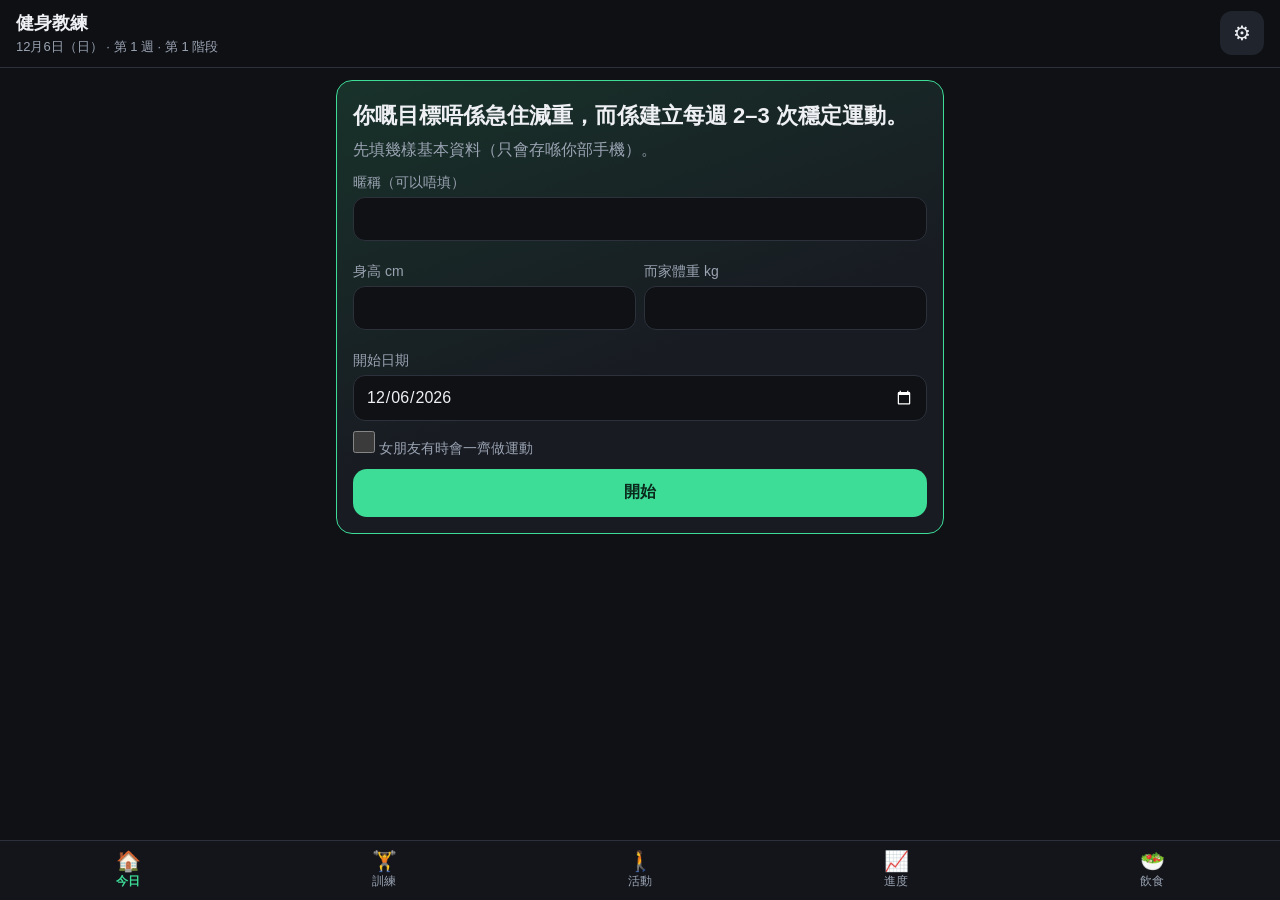
==== index.html @ a6f29bd3 "健身教練 v1.1：每日建議、訓練記錄、教練自動觀察、匯出俾 Claude Co-Authored-By: Claude Opus 5.5 <noreply@anthropic.com>" ====
<!doctype html>
<html lang="zh-Hant-HK">
<head>
<meta charset="utf-8">
<meta name="viewport" content="width=device-width, initial-scale=1, viewport-fit=cover">
<meta name="theme-color" content="#0f1115">
<meta name="apple-mobile-web-app-capable" content="yes">
<meta name="mobile-web-app-capable" content="yes">
<meta name="apple-mobile-web-app-status-bar-style" content="black-translucent">
<meta name="apple-mobile-web-app-title" content="健身教練">
<title>健身教練</title>
<link rel="manifest" href="manifest.webmanifest">
<link rel="icon" href="icons/icon.svg" type="image/svg+xml">
<link rel="apple-touch-icon" href="icons/icon-180.png">
<link rel="stylesheet" href="css/style.css">
</head>
<body>
<header class="top">
  <div>
    <div class="top-title" id="topTitle">健身教練</div>
    <div class="top-sub" id="topSub"></div>
  </div>
  <button class="icon-btn" data-act="openSettings" aria-label="設定">⚙︎</button>
</header>

<main id="app"></main>

<div id="timer" class="timer hidden">
  <div class="timer-label">休息</div>
  <div class="timer-time" id="timerTime">0:00</div>
  <button class="btn sm ghost" data-act="timerAdd" data-s="-15">−15</button>
  <button class="btn sm ghost" data-act="timerAdd" data-s="15">+15</button>
  <button class="btn sm" data-act="timerStop">跳過</button>
</div>

<nav class="tabs">
  <button data-tab="today" class="tab"><span>🏠</span>今日</button>
  <button data-tab="train" class="tab"><span>🏋️</span>訓練</button>
  <button data-tab="activity" class="tab"><span>🚶</span>活動</button>
  <button data-tab="progress" class="tab"><span>📈</span>進度</button>
  <button data-tab="food" class="tab"><span>🥗</span>飲食</button>
</nav>

<div id="modal" class="modal hidden" role="dialog" aria-modal="true">
  <div class="modal-box" id="modalBox"></div>
</div>
<div id="toast" class="toast hidden"></div>

<script src="js/config.js"></script>
<script src="js/app.js"></script>
</body>
</html>
---- css/style.css ----
:root {
  --bg: #0f1115;
  --card: #181b22;
  --card2: #20242d;
  --line: #2c313c;
  --text: #eef0f4;
  --muted: #9aa3b2;
  --accent: #3ddc97;
  --accent-ink: #0b2a1d;
  --blue: #5aa9ff;
  --warn: #ffb547;
  --danger: #ff6b6b;
  --radius: 16px;
  color-scheme: dark;
}
* { box-sizing: border-box; -webkit-tap-highlight-color: transparent; }
html, body { margin: 0; background: var(--bg); color: var(--text); }
body {
  font-family: -apple-system, BlinkMacSystemFont, "PingFang HK", "Noto Sans TC", "Microsoft JhengHei", sans-serif;
  font-size: 16px; line-height: 1.5;
  padding-bottom: calc(76px + env(safe-area-inset-bottom));
}
.top {
  position: sticky; top: 0; z-index: 10;
  display: flex; align-items: center; justify-content: space-between;
  padding: calc(10px + env(safe-area-inset-top)) 16px 10px;
  background: rgba(15,17,21,.92); backdrop-filter: blur(10px);
  border-bottom: 1px solid var(--line);
}
.top-title { font-weight: 700; font-size: 18px; }
.top-sub { color: var(--muted); font-size: 13px; }
.icon-btn { background: var(--card2); color: var(--text); border: 0; border-radius: 12px; width: 44px; height: 44px; font-size: 20px; }
main { max-width: 640px; margin: 0 auto; padding: 12px 16px 24px; }

.card { background: var(--card); border: 1px solid var(--line); border-radius: var(--radius); padding: 16px; margin-bottom: 12px; }
.card h2 { font-size: 17px; margin: 0 0 8px; }
.card h3 { font-size: 15px; margin: 12px 0 6px; }
.card p { margin: 6px 0; }
.hero { border-color: var(--accent); background: linear-gradient(160deg, #18322a, var(--card) 60%); }
.hero .big { font-size: 22px; font-weight: 800; margin: 2px 0 6px; }
.muted { color: var(--muted); }
.small { font-size: 13px; }
.row { display: flex; gap: 8px; align-items: center; flex-wrap: wrap; }
.between { justify-content: space-between; }
.grow { flex: 1; }
.chip { display: inline-block; padding: 3px 10px; border-radius: 999px; background: var(--card2); font-size: 13px; color: var(--muted); }
.chip.ok { background: #173a2c; color: var(--accent); }
.chip.warn { background: #3a2c14; color: var(--warn); }
ul.clean { margin: 6px 0; padding-left: 20px; }
ul.clean li { margin: 3px 0; }

.btn {
  display: inline-flex; align-items: center; justify-content: center; gap: 6px;
  min-height: 48px; padding: 10px 16px; border-radius: 14px; border: 0;
  background: var(--accent); color: var(--accent-ink); font-weight: 700; font-size: 16px;
  font-family: inherit; cursor: pointer;
}
.btn.block { width: 100%; }
.btn.ghost { background: var(--card2); color: var(--text); }
.btn.blue { background: var(--blue); color: #061a33; }
.btn.danger { background: transparent; color: var(--danger); border: 1px solid var(--danger); }
.btn.sm { min-height: 36px; padding: 6px 12px; font-size: 14px; border-radius: 10px; }
.btn:active { transform: scale(.98); }
.grid2 { display: grid; grid-template-columns: 1fr 1fr; gap: 8px; }
.grid3 { display: grid; grid-template-columns: repeat(3, 1fr); gap: 8px; }

/* 問題選項 */
.q { margin: 12px 0; }
.q-label { font-weight: 600; margin-bottom: 6px; }
.opts { display: flex; flex-wrap: wrap; gap: 6px; }
.opt {
  min-height: 44px; padding: 8px 14px; border-radius: 12px; border: 1px solid var(--line);
  background: var(--card2); color: var(--text); font-size: 15px; font-family: inherit;
}
.opt.on { background: var(--accent); color: var(--accent-ink); border-color: var(--accent); font-weight: 700; }

/* 清單 */
.checks { display: grid; grid-template-columns: repeat(3, 1fr); gap: 8px; }
.check {
  border: 1px solid var(--line); background: var(--card2); color: var(--text); border-radius: 14px;
  padding: 12px 6px; text-align: center; min-height: 78px; font-family: inherit; font-size: 14px;
}
.check .ic { font-size: 22px; display: block; }
.check.on { background: #173a2c; border-color: var(--accent); color: var(--accent); font-weight: 700; }
.check .sub { display: block; font-size: 11px; color: var(--muted); }

.quick { display: grid; grid-template-columns: 1fr 1fr; gap: 8px; }
.quick .btn { font-size: 15px; }

/* 進度條 */
.bar { height: 10px; background: var(--card2); border-radius: 999px; overflow: hidden; }
.bar > i { display: block; height: 100%; background: var(--accent); border-radius: 999px; }
.stat { background: var(--card2); border-radius: 12px; padding: 10px; }
.stat .v { font-size: 22px; font-weight: 800; }
.stat .l { font-size: 12px; color: var(--muted); }

/* 表單 */
label.f { display: block; margin: 10px 0; font-size: 14px; color: var(--muted); }
input, select, textarea {
  width: 100%; margin-top: 4px; padding: 12px; border-radius: 12px; border: 1px solid var(--line);
  background: var(--bg); color: var(--text); font-size: 16px; font-family: inherit;
}
textarea { min-height: 80px; }
input[type=checkbox] { width: 22px; height: 22px; margin: 0; }

/* 訓練 */
.ex { border-top: 1px solid var(--line); padding-top: 12px; margin-top: 12px; }
.ex:first-child { border-top: 0; margin-top: 0; padding-top: 0; }
.ex-name { font-weight: 700; }
.sug { background: #14263a; color: #bfe0ff; border-radius: 10px; padding: 8px 10px; font-size: 14px; margin: 6px 0; }
.setrow { display: grid; grid-template-columns: 28px 1fr 1fr 1fr 48px; gap: 6px; align-items: center; margin: 6px 0; }
.setrow input, .setrow select { padding: 10px 6px; text-align: center; margin: 0; }
.setrow .n { color: var(--muted); text-align: center; font-size: 14px; }
.setbtn { height: 44px; border-radius: 12px; border: 1px solid var(--line); background: var(--card2); color: var(--muted); font-size: 18px; }
.setbtn.on { background: var(--accent); color: var(--accent-ink); border-color: var(--accent); }
.sethead { display: grid; grid-template-columns: 28px 1fr 1fr 1fr 48px; gap: 6px; font-size: 12px; color: var(--muted); text-align: center; }
details summary { cursor: pointer; color: var(--blue); font-size: 14px; margin: 4px 0; }
.list-item { display: flex; justify-content: space-between; gap: 8px; padding: 10px 0; border-top: 1px solid var(--line); }
.list-item:first-child { border-top: 0; }

/* 計時器 */
.timer {
  position: fixed; left: 12px; right: 12px; bottom: calc(76px + env(safe-area-inset-bottom)); z-index: 20;
  display: flex; align-items: center; gap: 8px; padding: 10px 12px;
  background: #102a20; border: 1px solid var(--accent); border-radius: 16px; max-width: 616px; margin: 0 auto;
}
.timer-label { color: var(--muted); font-size: 13px; }
.timer-time { font-size: 26px; font-weight: 800; flex: 1; font-variant-numeric: tabular-nums; }
.timer.done { background: #3a2c14; border-color: var(--warn); }

/* 底部導航 */
.tabs {
  position: fixed; left: 0; right: 0; bottom: 0; z-index: 15;
  display: grid; grid-template-columns: repeat(5, 1fr);
  background: rgba(20,22,28,.97); border-top: 1px solid var(--line);
  padding-bottom: env(safe-area-inset-bottom);
}
.tab { background: none; border: 0; color: var(--muted); font-size: 12px; padding: 8px 0 10px; font-family: inherit; }
.tab span { display: block; font-size: 20px; }
.tab.on { color: var(--accent); font-weight: 700; }

/* 彈出視窗 */
.modal { position: fixed; inset: 0; z-index: 30; background: rgba(0,0,0,.6); display: flex; align-items: flex-end; justify-content: center; }
.modal-box {
  background: var(--card); width: 100%; max-width: 640px; max-height: 88vh; overflow-y: auto;
  border-radius: 20px 20px 0 0; padding: 18px 16px calc(18px + env(safe-area-inset-bottom));
}
.toast {
  position: fixed; left: 50%; transform: translateX(-50%); top: calc(70px + env(safe-area-inset-top)); z-index: 40;
  background: var(--accent); color: var(--accent-ink); padding: 10px 16px; border-radius: 12px; font-weight: 700;
  max-width: 90vw; text-align: center;
}
.hidden { display: none !important; }

/* 圖表 */
svg.chart { width: 100%; height: auto; display: block; }
svg.chart text { fill: var(--muted); font-size: 10px; }
.photos { display: grid; grid-template-columns: repeat(3, 1fr); gap: 6px; }
.photos figure { margin: 0; }
.photos img { width: 100%; aspect-ratio: 3/4; object-fit: cover; border-radius: 10px; background: var(--card2); }
.photos figcaption { font-size: 11px; color: var(--muted); text-align: center; }
table.t { width: 100%; border-collapse: collapse; font-size: 13px; }
table.t th, table.t td { padding: 6px 4px; border-bottom: 1px solid var(--line); text-align: center; }
table.t th { color: var(--muted); font-weight: 600; }
.ms { display: flex; gap: 8px; align-items: center; padding: 6px 0; }
.ms.off { opacity: .45; }
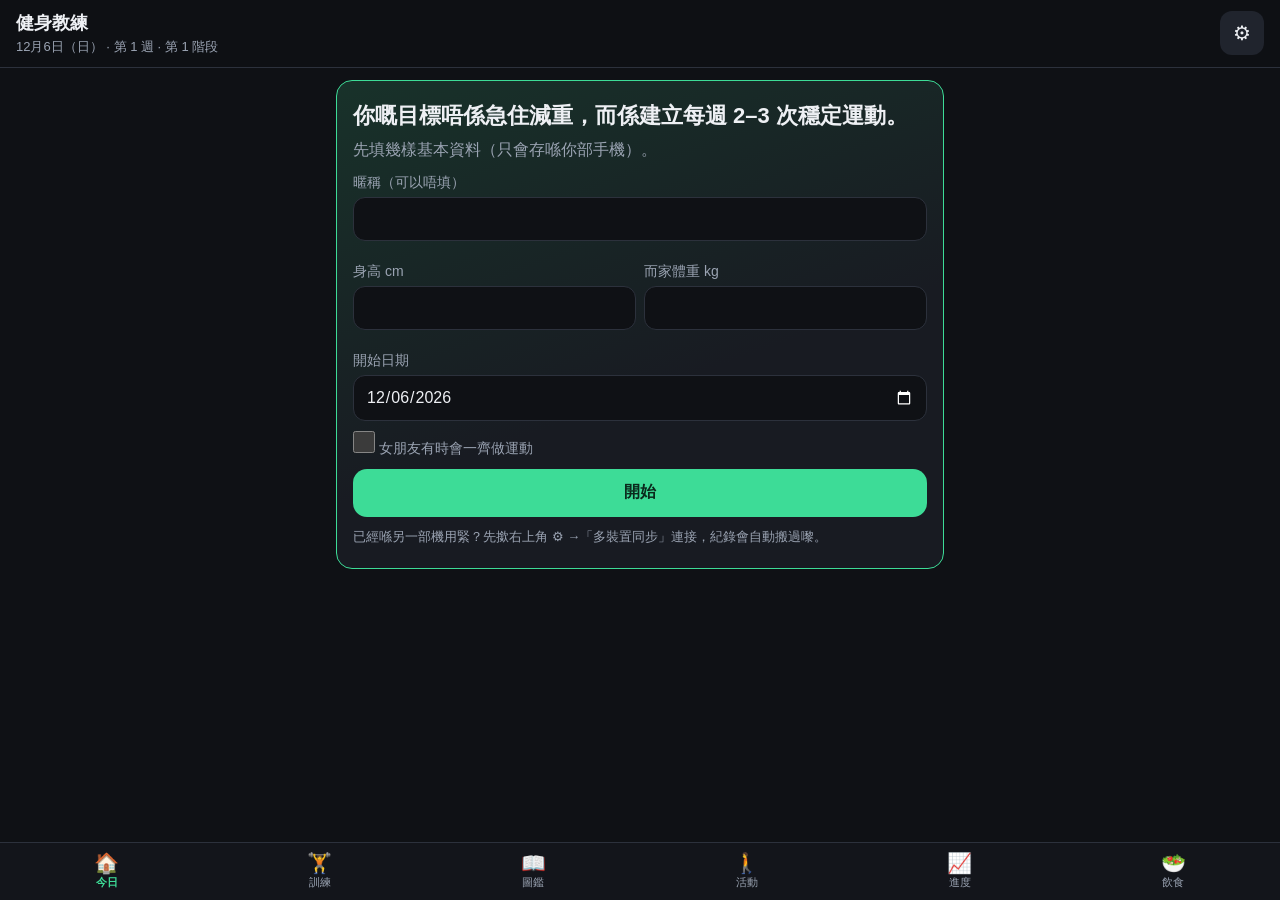
==== commit 9d845570: "v1.3：動作圖鑑（真人示範動畫、中文步驟、常見錯誤、YouTube 教學），訓練同計劃可撳開教學 Co-Authored-By: Claude Opus 5.5 <noreply@anthropic" ====
--- a/index.html
+++ b/index.html
@@ -36,6 +36,7 @@
 <nav class="tabs">
   <button data-tab="today" class="tab"><span>🏠</span>今日</button>
   <button data-tab="train" class="tab"><span>🏋️</span>訓練</button>
+  <button data-tab="library" class="tab"><span>📖</span>圖鑑</button>
   <button data-tab="activity" class="tab"><span>🚶</span>活動</button>
   <button data-tab="progress" class="tab"><span>📈</span>進度</button>
   <button data-tab="food" class="tab"><span>🥗</span>飲食</button>
@@ -47,6 +48,7 @@
 <div id="toast" class="toast hidden"></div>
 
 <script src="js/config.js"></script>
+<script src="js/library.js"></script>
 <script src="js/app.js"></script>
 </body>
 </html>
--- a/css/style.css
+++ b/css/style.css
@@ -131,7 +131,7 @@
 /* 底部導航 */
 .tabs {
   position: fixed; left: 0; right: 0; bottom: 0; z-index: 15;
-  display: grid; grid-template-columns: repeat(5, 1fr);
+  display: grid; grid-template-columns: repeat(6, 1fr);
   background: rgba(20,22,28,.97); border-top: 1px solid var(--line);
   padding-bottom: env(safe-area-inset-bottom);
 }
@@ -164,3 +164,23 @@
 table.t th { color: var(--muted); font-weight: 600; }
 .ms { display: flex; gap: 8px; align-items: center; padding: 6px 0; }
 .ms.off { opacity: .45; }
+
+/* 動作示範：兩張相（開始／完成）自動交替 */
+.anim { position: relative; width: 100%; aspect-ratio: 3/2; overflow: hidden; border-radius: 12px; background: #fff; flex: none; }
+.anim img { position: absolute; inset: 0; width: 100%; height: 100%; object-fit: cover; }
+.anim img.b, .anim g.b { animation: animB 2.4s infinite; }
+.anim g.a { animation: animA 2.4s infinite; }
+.anim.svg { background: var(--card2); color: var(--accent); }
+.anim.svg svg { width: 100%; height: 100%; fill: none; stroke: var(--accent); stroke-width: 5; stroke-linecap: round; stroke-linejoin: round; }
+@keyframes animB { 0%, 42% { opacity: 0; } 50%, 92% { opacity: 1; } 100% { opacity: 0; } }
+@keyframes animA { 0%, 42% { opacity: 1; } 50%, 92% { opacity: 0; } 100% { opacity: 1; } }
+@media (prefers-reduced-motion: reduce) { .anim img.b, .anim g.a, .anim g.b { animation-duration: 6s; } }
+.anim.sm { width: 96px; border-radius: 10px; }
+.anim.lg { border-radius: 14px; }
+.libitem { display: flex; gap: 12px; align-items: center; width: 100%; text-align: left; background: var(--card); border: 1px solid var(--line); border-radius: var(--radius); padding: 10px; margin-bottom: 8px; color: var(--text); font-family: inherit; font-size: 15px; }
+.exlink { background: none; border: 0; padding: 0; color: inherit; font: inherit; text-align: left; cursor: pointer; text-decoration: underline dotted var(--muted); text-underline-offset: 3px; }
+.exlink .i { color: var(--blue); font-size: 13px; text-decoration: none; }
+.thumbbtn { background: none; border: 0; padding: 0; margin-right: 10px; cursor: pointer; }
+ol.clean { margin: 6px 0; padding-left: 22px; } ol.clean li { margin: 4px 0; }
+.tab { font-size: 11px; }
+a.btn { text-decoration: none; }
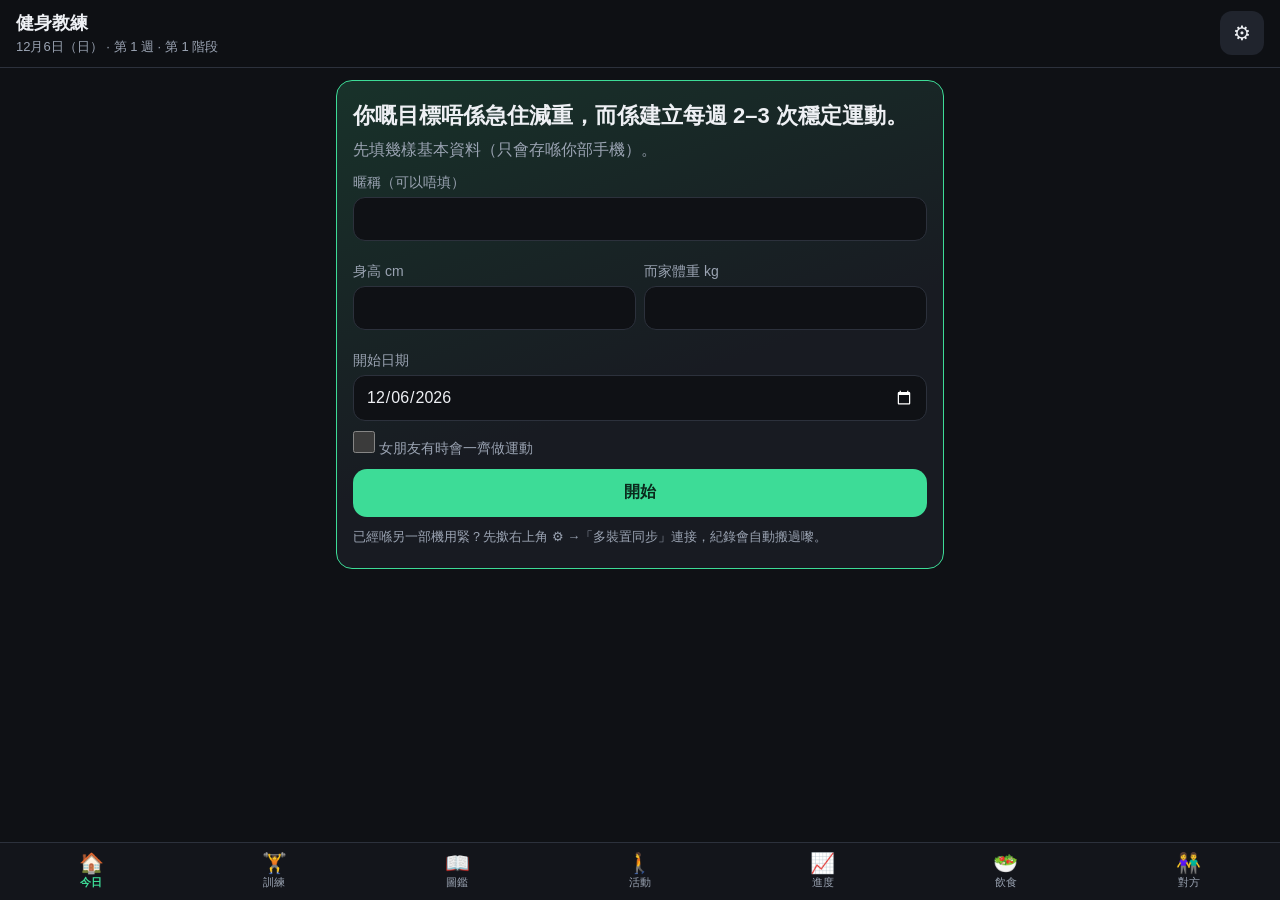
==== commit ca99d27f: "v1.9.0: girlfriend page (her/), partner view, together flag, cardio/warm-up machine choice, swap sam" ====
--- a/index.html
+++ b/index.html
@@ -40,6 +40,7 @@
   <button data-tab="activity" class="tab"><span>🚶</span>活動</button>
   <button data-tab="progress" class="tab"><span>📈</span>進度</button>
   <button data-tab="food" class="tab"><span>🥗</span>飲食</button>
+  <button data-tab="partner" class="tab"><span>👫</span>對方</button>
 </nav>
 
 <div id="modal" class="modal hidden" role="dialog" aria-modal="true">
--- a/css/style.css
+++ b/css/style.css
@@ -131,7 +131,7 @@
 /* 底部導航 */
 .tabs {
   position: fixed; left: 0; right: 0; bottom: 0; z-index: 15;
-  display: grid; grid-template-columns: repeat(6, 1fr);
+  display: grid; grid-template-columns: repeat(7, 1fr);
   background: rgba(20,22,28,.97); border-top: 1px solid var(--line);
   padding-bottom: env(safe-area-inset-bottom);
 }
@@ -184,3 +184,20 @@
 ol.clean { margin: 6px 0; padding-left: 22px; } ol.clean li { margin: 4px 0; }
 .tab { font-size: 11px; }
 a.btn { text-decoration: none; }
+.gname { font-size: 20px; font-weight: 800; margin: 10px 0 2px; }
+.gset { font-size: 18px; font-weight: 700; margin: 14px 0 6px; }
+.btn.xl { min-height: 64px; font-size: 19px; }
+.btn:disabled { opacity: .4; }
+.grid3 input, .grid3 select { padding: 10px 6px; text-align: center; }
+.ttrow { display: grid; grid-template-columns: 44px 1fr 12px 1fr; gap: 6px; align-items: center; margin: 6px 0; }
+.ttrow input { margin: 0; padding: 8px; }
+.rrow { display: flex; align-items: center; gap: 8px; padding: 4px 0; }
+.rrow .rd { width: 64px; font-size: 14px; flex: none; }
+.seg { display: grid; grid-template-columns: repeat(4, 1fr); gap: 6px; flex: 1; }
+.seg-b { min-height: 40px; border-radius: 10px; border: 1px solid var(--line); background: var(--card2); color: var(--text); font-size: 15px; font-family: inherit; }
+.seg-b.on { background: var(--accent); color: var(--accent-ink); border-color: var(--accent); font-weight: 700; }
+.mealph { width: 64px; height: 64px; object-fit: cover; border-radius: 10px; background: var(--card2); flex: none; display: flex; align-items: center; justify-content: center; }
+
+.tbl { border-collapse: collapse; font-size: 14px; }
+.tbl th, .tbl td { padding: 6px 4px; border-bottom: 1px solid var(--line); text-align: center; }
+.tbl td:first-child, .tbl th:first-child { text-align: left; color: var(--muted); }
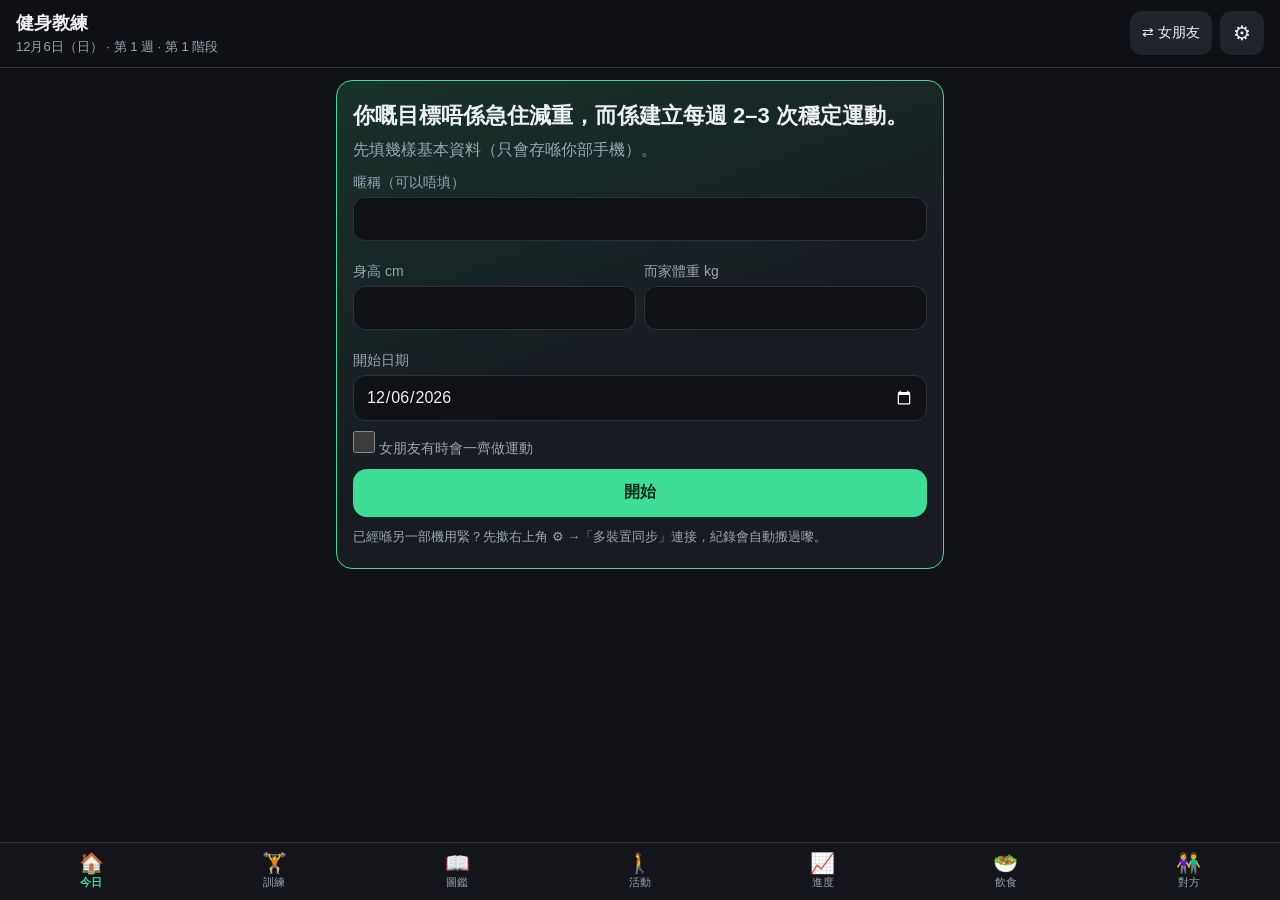
==== commit a868efe2: "v1.10.0: header switch button between both pages, sync before switching, shared token on same device" ====
--- a/index.html
+++ b/index.html
@@ -20,7 +20,8 @@
     <div class="top-title" id="topTitle">健身教練</div>
     <div class="top-sub" id="topSub"></div>
   </div>
-  <button class="icon-btn" data-act="openSettings" aria-label="設定">⚙︎</button>
+  <div class="row" style="gap:8px;flex-wrap:nowrap"><button class="switch-btn" data-act="switchUser" id="switchBtn">👫</button>
+  <button class="icon-btn" data-act="openSettings" aria-label="設定">⚙︎</button></div>
 </header>
 
 <main id="app"></main>
--- a/css/style.css
+++ b/css/style.css
@@ -201,3 +201,4 @@
 .tbl { border-collapse: collapse; font-size: 14px; }
 .tbl th, .tbl td { padding: 6px 4px; border-bottom: 1px solid var(--line); text-align: center; }
 .tbl td:first-child, .tbl th:first-child { text-align: left; color: var(--muted); }
+.switch-btn { background: var(--card2); color: var(--text); border: 0; border-radius: 12px; height: 44px; padding: 0 12px; font-size: 14px; font-family: inherit; white-space: nowrap; }
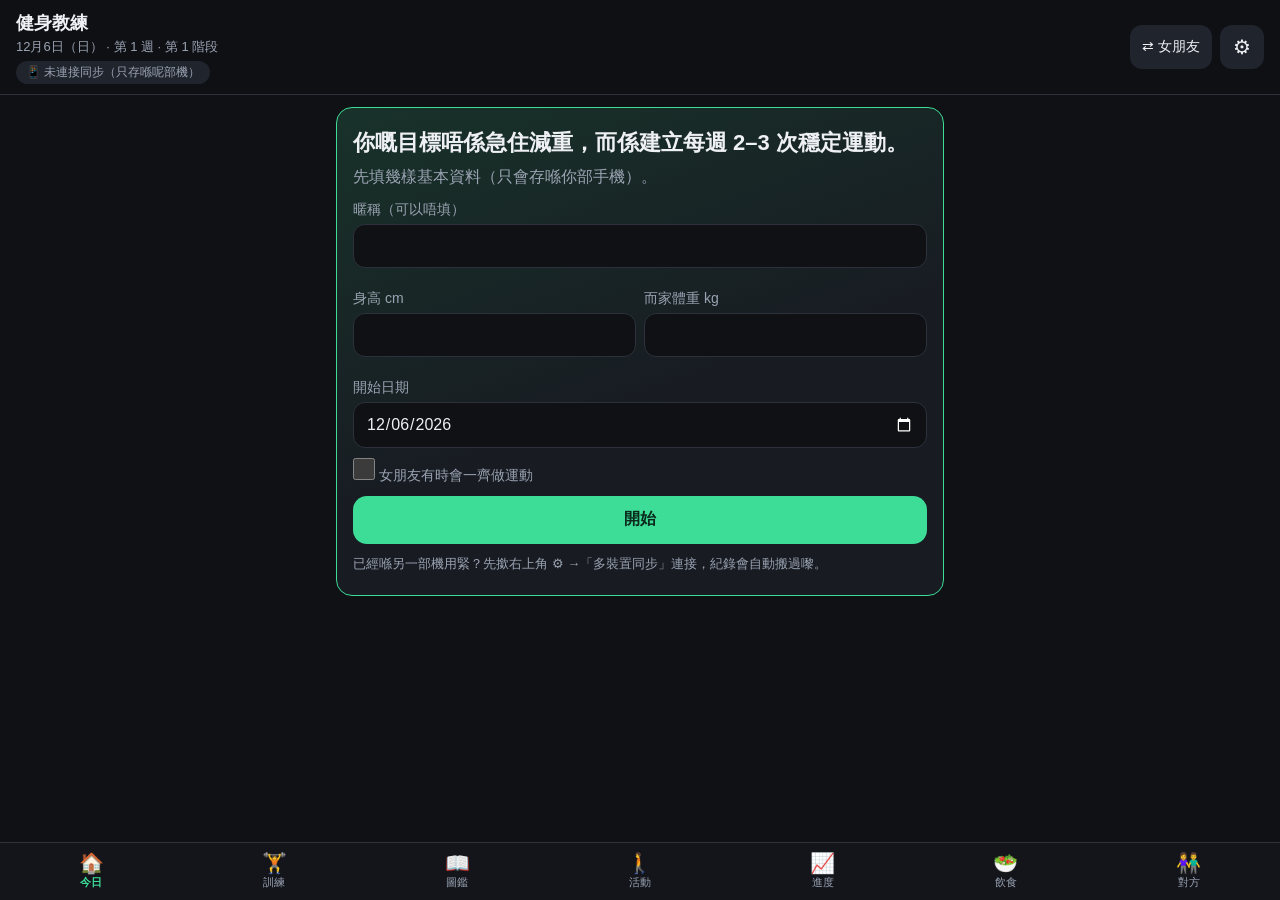
==== commit 02db69eb: "v1.10.1: sync status pill, nickname titles and switch button Co-Authored-By: Claude Opus 5.5 <norepl" ====
--- a/index.html
+++ b/index.html
@@ -19,6 +19,7 @@
   <div>
     <div class="top-title" id="topTitle">健身教練</div>
     <div class="top-sub" id="topSub"></div>
+    <button class="sync-pill" id="syncPill" data-act="syncNowBtn"></button>
   </div>
   <div class="row" style="gap:8px;flex-wrap:nowrap"><button class="switch-btn" data-act="switchUser" id="switchBtn">👫</button>
   <button class="icon-btn" data-act="openSettings" aria-label="設定">⚙︎</button></div>
--- a/css/style.css
+++ b/css/style.css
@@ -202,3 +202,7 @@
 .tbl th, .tbl td { padding: 6px 4px; border-bottom: 1px solid var(--line); text-align: center; }
 .tbl td:first-child, .tbl th:first-child { text-align: left; color: var(--muted); }
 .switch-btn { background: var(--card2); color: var(--text); border: 0; border-radius: 12px; height: 44px; padding: 0 12px; font-size: 14px; font-family: inherit; white-space: nowrap; }
+.sync-pill { margin-top: 4px; background: var(--card2); color: var(--muted); border: 0; border-radius: 999px; padding: 3px 10px; font-size: 12px; font-family: inherit; }
+.sync-pill.syncing, .sync-pill.pending { color: var(--warn); }
+.sync-pill.ok { color: var(--accent); }
+.sync-pill.err { color: var(--danger); }
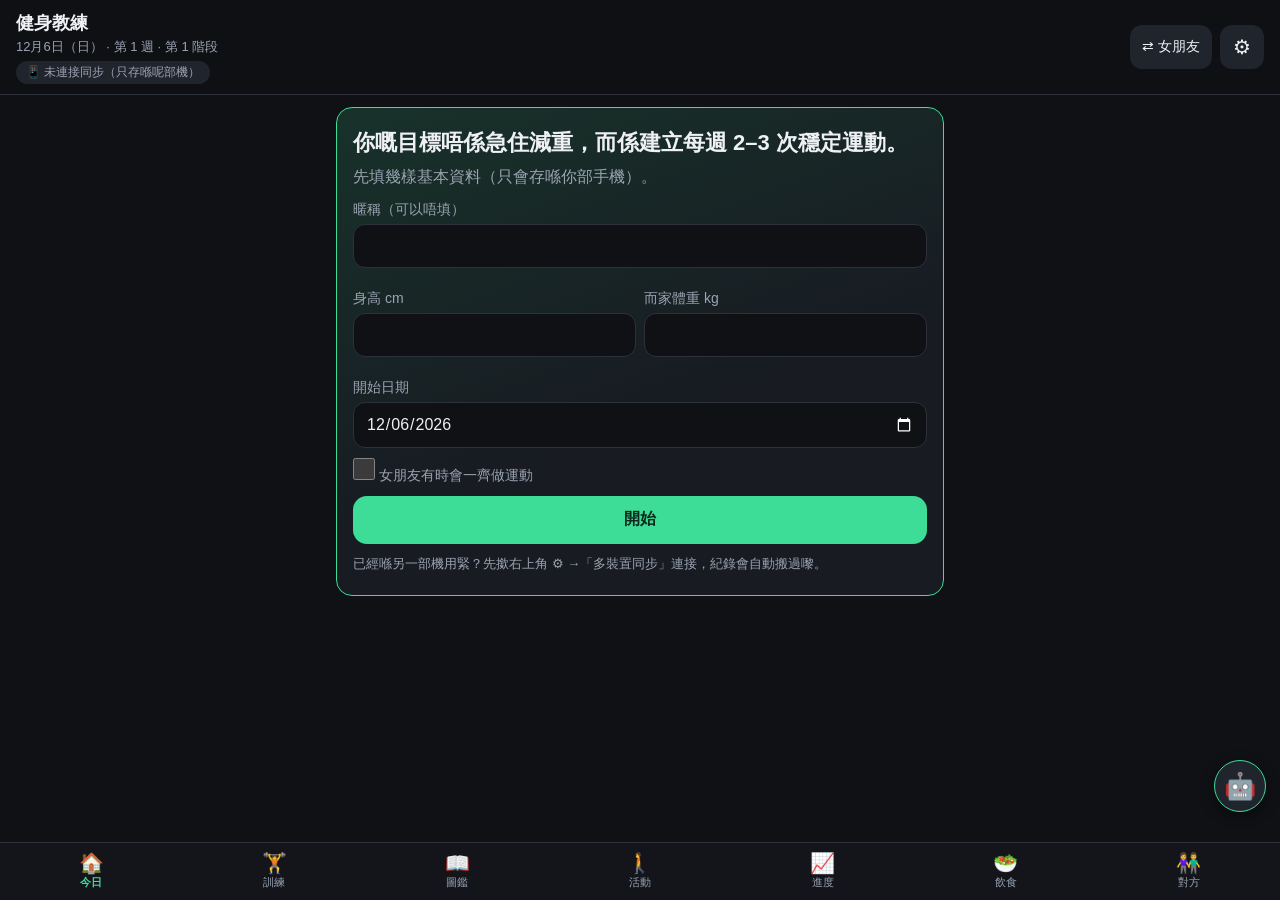
==== commit 6fa63be0: "v1.20.0: home gym preset (2x10kg dumbbells), floating AI chat - First run adds a "屋企" gym with dumbb" ====
--- a/index.html
+++ b/index.html
@@ -35,6 +35,7 @@
   <button class="btn sm" data-act="timerStop">跳過</button>
 </div>
 
+<button id="aiFab" class="fab" data-act="aiOpen" aria-label="問 AI">🤖</button>
 <nav class="tabs">
   <button data-tab="today" class="tab"><span>🏠</span>今日</button>
   <button data-tab="train" class="tab"><span>🏋️</span>訓練</button>
--- a/css/style.css
+++ b/css/style.css
@@ -206,3 +206,30 @@
 .sync-pill.syncing, .sync-pill.pending { color: var(--warn); }
 .sync-pill.ok { color: var(--accent); }
 .sync-pill.err { color: var(--danger); }
+
+/* 今日邊度酸：人體圖 */
+.body-wrap { display: flex; justify-content: center; margin: 4px 0 8px; }
+.body-svg { width: 100%; max-width: 230px; height: auto; }
+.body-base { fill: var(--line); }
+.body-part { cursor: pointer; stroke: var(--bg); stroke-width: 1.5; }
+.body-part.lv0 { fill: #3a4a5c; }
+.body-part.lv1 { fill: #f0a640; }
+.body-part.lv2 { fill: #e5484d; }
+
+.body-pair { display: grid; grid-template-columns: 1fr 1fr; gap: 6px; justify-items: center; margin: 4px 0; }
+.body-pair .body-svg { max-width: 150px; }
+
+.eq-grid { display: grid; grid-template-columns: 1fr 1fr; gap: 8px; }
+.eq-tile { background: var(--card2); border: 2px solid var(--line); border-radius: 12px; padding: 6px; color: var(--muted); font-size: 12px; text-align: left; display: flex; flex-direction: column; gap: 4px; }
+.eq-tile img { width: 100%; aspect-ratio: 4 / 3; object-fit: cover; border-radius: 8px; opacity: .45; background: var(--line); }
+.eq-tile.on { border-color: var(--accent); color: var(--text); }
+.eq-tile.on img { opacity: 1; }
+
+/* 🤖 問 AI：右下角浮動掣 + 對話 */
+.fab { position: fixed; right: 14px; bottom: calc(88px + env(safe-area-inset-bottom)); z-index: 25; width: 52px; height: 52px; border-radius: 50%;
+  border: 1px solid var(--accent); background: var(--card2); font-size: 26px; box-shadow: 0 4px 14px rgba(0,0,0,.45); }
+.timer:not(.hidden) ~ .fab { bottom: calc(160px + env(safe-area-inset-bottom)); }
+.chat { display: flex; flex-direction: column; gap: 8px; margin: 8px 0; }
+.bub { padding: 10px 12px; border-radius: 14px; max-width: 88%; line-height: 1.5; font-size: 15px; }
+.bub.me { align-self: flex-end; background: #173a2c; color: var(--text); }
+.bub.ai { align-self: flex-start; background: var(--card2); }
